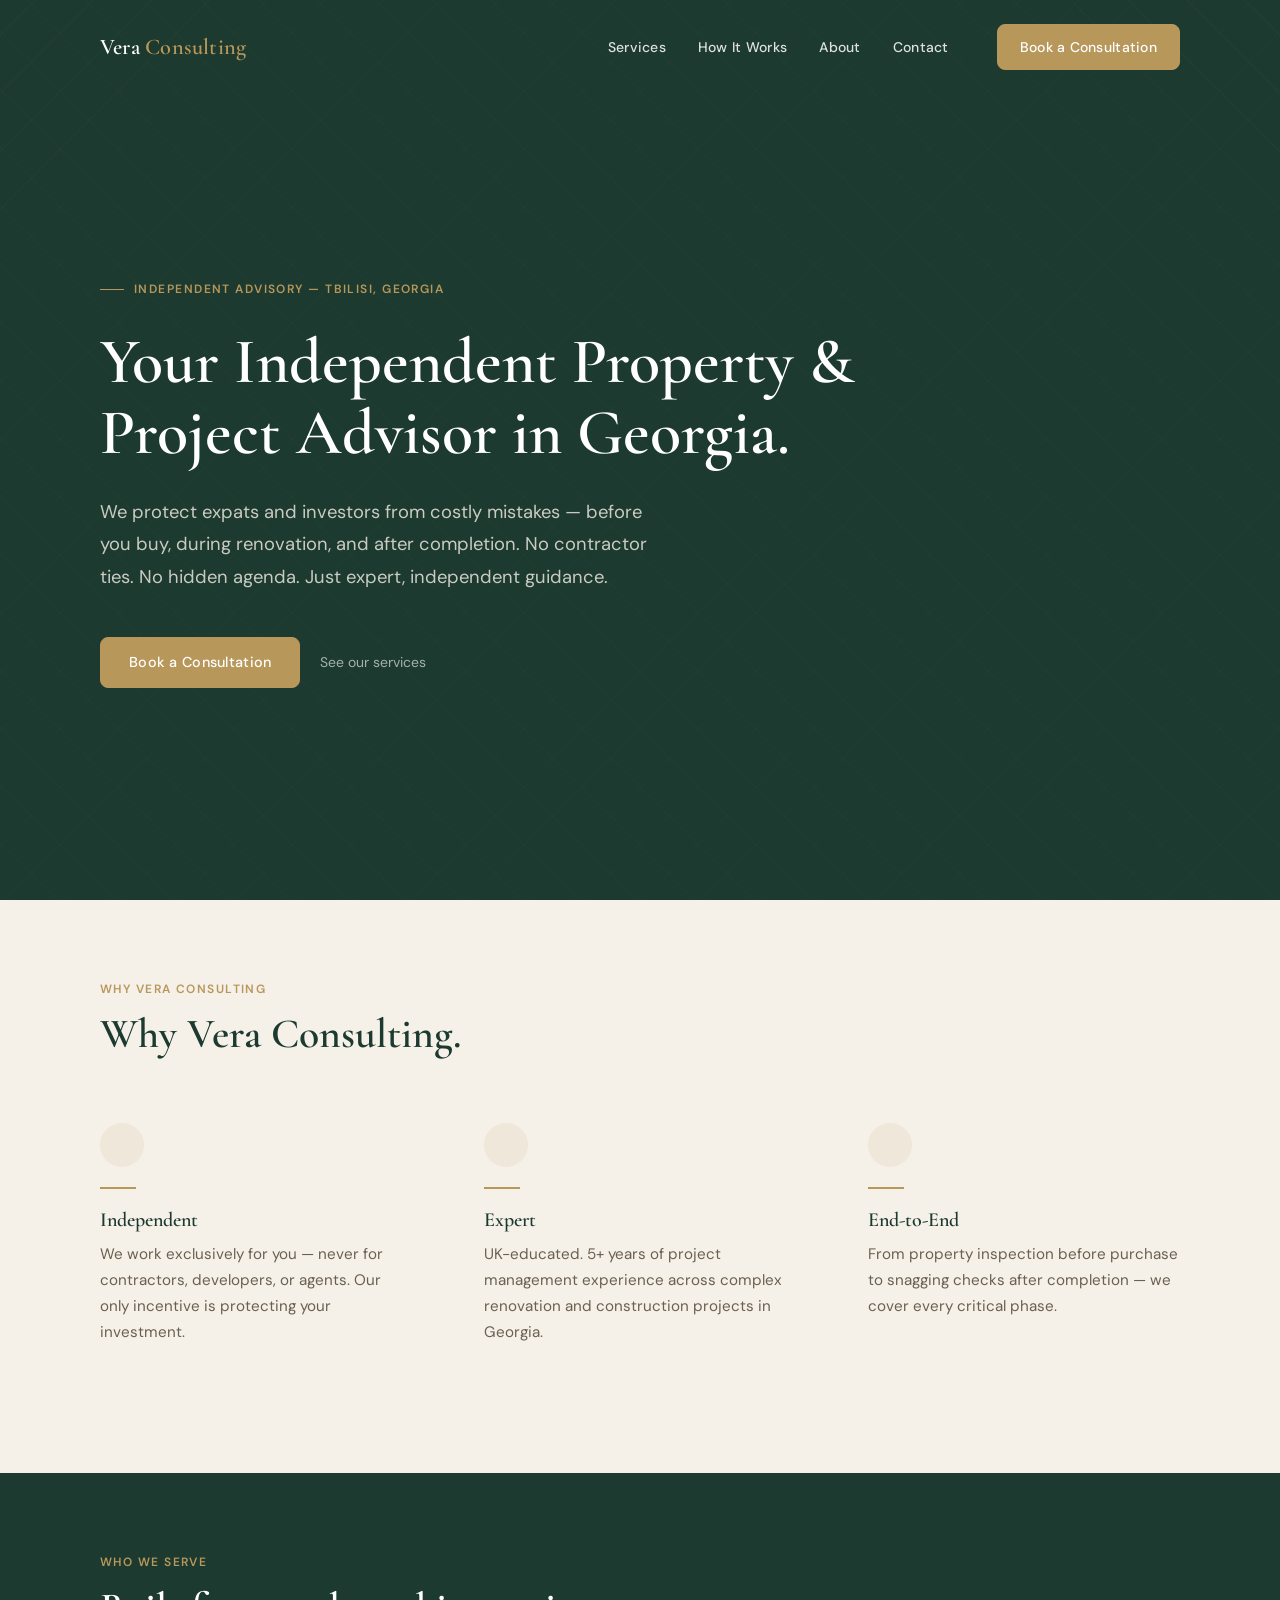
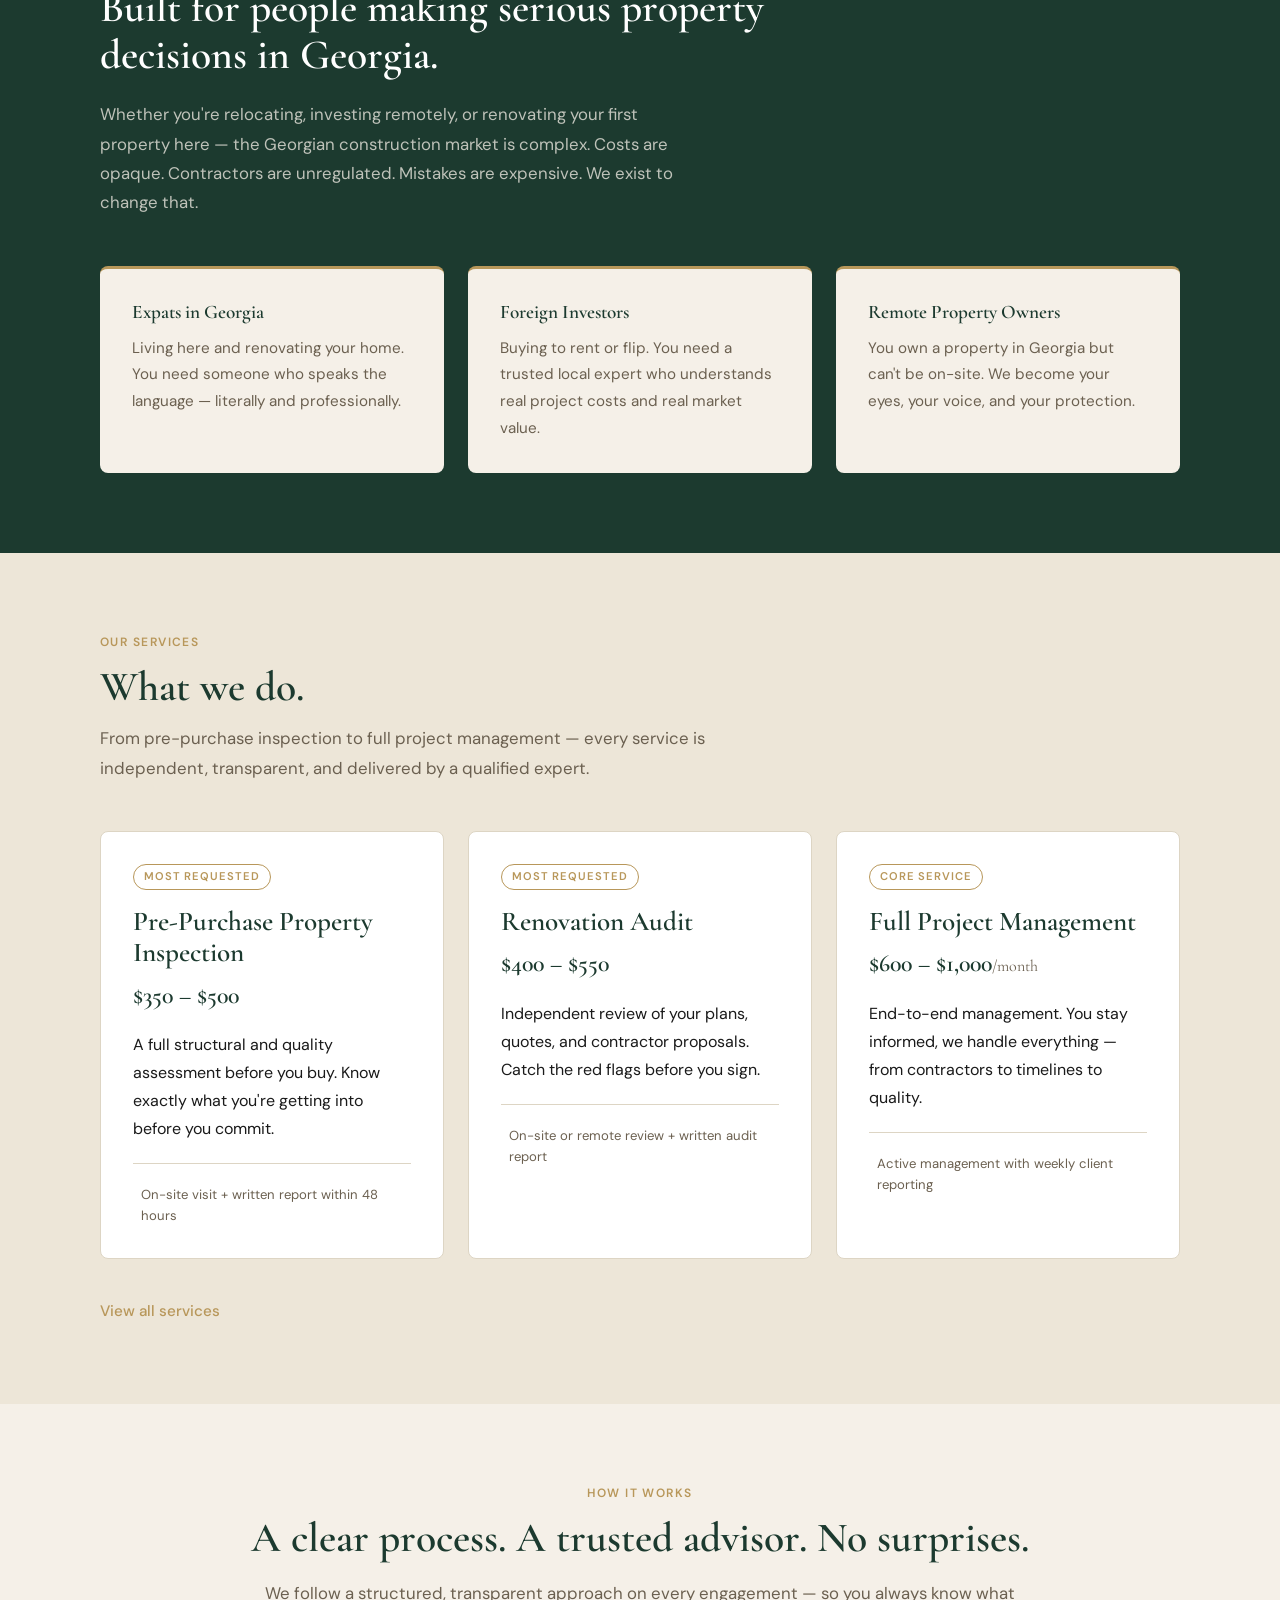
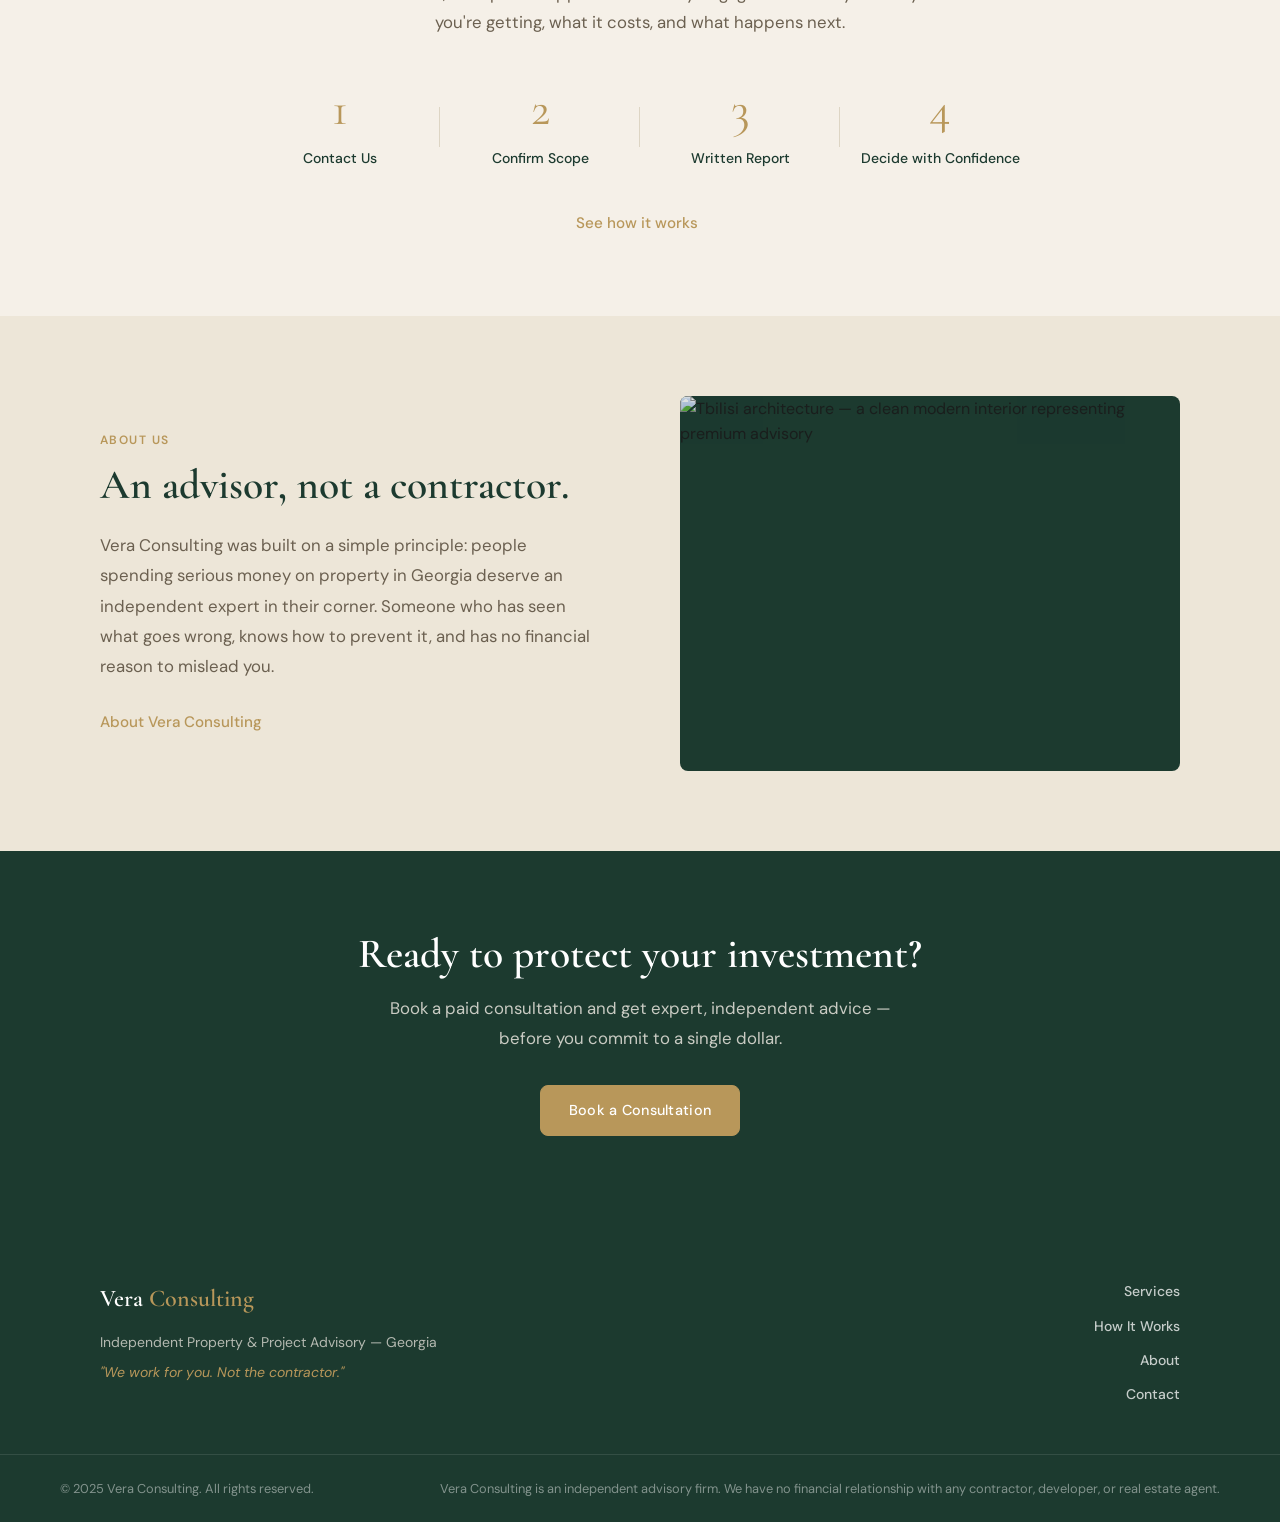
==== index.html @ 8b82d1dd "Initial build — Vera Consulting website Complete 5-page static site: homepage, services, how it work" ====
<!DOCTYPE html>
<html lang="en">
<head>
  <meta charset="UTF-8" />
  <meta name="viewport" content="width=device-width, initial-scale=1.0" />
  <title>Vera Consulting | Independent Property &amp; Project Advisory in Georgia</title>
  <meta name="description" content="Expert, independent property inspection, renovation audit, and project management for expats and investors in Georgia. No contractor ties. Transparent fees." />

  <!-- Fonts -->
  <link rel="preconnect" href="https://fonts.googleapis.com" />
  <link rel="preconnect" href="https://fonts.gstatic.com" crossorigin />
  <link href="https://fonts.googleapis.com/css2?family=Cormorant+Garamond:ital,wght@0,400;0,600;0,700;1,400;1,600&family=DM+Sans:wght@300;400;500;600;700&display=swap" rel="stylesheet" />

  <!-- Lucide Icons -->
  <script src="https://unpkg.com/lucide@latest/dist/umd/lucide.min.js" defer></script>

  <!-- CSS -->
  <link rel="stylesheet" href="css/reset.css" />
  <link rel="stylesheet" href="css/variables.css" />
  <link rel="stylesheet" href="css/global.css" />
  <link rel="stylesheet" href="css/components.css" />
  <link rel="stylesheet" href="css/pages/home.css" />

  <style>
    /* Fade-up animation */
    .fade-up {
      opacity: 0;
      transform: translateY(24px);
      transition: opacity 0.6s ease, transform 0.6s ease;
    }
    .fade-up.visible {
      opacity: 1;
      transform: translateY(0);
    }
    .fade-up:nth-child(2) { transition-delay: 0.1s; }
    .fade-up:nth-child(3) { transition-delay: 0.2s; }
  </style>
</head>
<body>

  <!-- ═══ NAVIGATION ═══════════════════════════════════ -->
  <nav class="nav" id="nav" aria-label="Main navigation">
    <div class="nav-inner">
      <a href="index.html" class="nav-brand">Vera <span>Consulting</span></a>
      <ul class="nav-links">
        <li><a href="services.html">Services</a></li>
        <li><a href="how-it-works.html">How It Works</a></li>
        <li><a href="about.html">About</a></li>
        <li><a href="contact.html">Contact</a></li>
      </ul>
      <a href="contact.html" class="btn btn-gold nav-cta">Book a Consultation</a>
      <button class="nav-hamburger" id="navToggle" aria-label="Open menu" aria-expanded="false" aria-controls="navMobile">
        <span></span><span></span><span></span>
      </button>
    </div>
  </nav>

  <!-- Mobile overlay -->
  <div class="nav-mobile" id="navMobile" aria-hidden="true">
    <nav class="nav-mobile-links" aria-label="Mobile navigation">
      <a href="services.html">Services</a>
      <a href="how-it-works.html">How It Works</a>
      <a href="about.html">About</a>
      <a href="contact.html">Contact</a>
    </nav>
    <div class="nav-mobile-footer">
      <a href="contact.html" class="btn btn-gold">Book a Consultation</a>
      <a href="https://wa.me/995595400404?text=Hi%2C%20I%27m%20interested%20in%20a%20Vera%20Consulting%20service%20for%20a%20property%20in%20Georgia."
         class="nav-mobile-whatsapp"
         target="_blank" rel="noopener noreferrer">
        <i data-lucide="message-circle" width="18" height="18"></i>
        Message on WhatsApp
      </a>
    </div>
  </div>

  <main>

    <!-- ═══ HERO ══════════════════════════════════════════ -->
    <section class="hero" aria-label="Hero">
      <div class="hero-pattern" aria-hidden="true"></div>
      <div class="container">
        <div class="hero-content">
          <span class="hero-eyebrow">Independent Advisory — Tbilisi, Georgia</span>
          <h1>Your Independent Property &amp; Project Advisor in Georgia.</h1>
          <p class="hero-sub">
            We protect expats and investors from costly mistakes — before you buy,
            during renovation, and after completion. No contractor ties.
            No hidden agenda. Just expert, independent guidance.
          </p>
          <div class="hero-actions">
            <a href="contact.html" class="btn btn-gold">Book a Consultation</a>
            <a href="#services-snapshot" class="hero-scroll-link">
              See our services
              <i data-lucide="arrow-down" width="16" height="16"></i>
            </a>
          </div>
        </div>
      </div>
    </section>

    <!-- ═══ THREE PILLARS ════════════════════════════════ -->
    <section class="pillars" aria-labelledby="pillars-heading">
      <div class="container">
        <span class="section-label">Why Vera Consulting</span>
        <h2 class="section-heading" id="pillars-heading">Why Vera Consulting.</h2>

        <div class="pillars-grid">

          <div class="pillar fade-up">
            <div class="icon-wrap" aria-hidden="true">
              <i data-lucide="shield" width="22" height="22"></i>
            </div>
            <span class="gold-line"></span>
            <h3>Independent</h3>
            <p>We work exclusively for you — never for contractors, developers, or agents. Our only incentive is protecting your investment.</p>
          </div>

          <div class="pillar fade-up">
            <div class="icon-wrap" aria-hidden="true">
              <i data-lucide="award" width="22" height="22"></i>
            </div>
            <span class="gold-line"></span>
            <h3>Expert</h3>
            <p>UK-educated. 5+ years of project management experience across complex renovation and construction projects in Georgia.</p>
          </div>

          <div class="pillar fade-up">
            <div class="icon-wrap" aria-hidden="true">
              <i data-lucide="layers" width="22" height="22"></i>
            </div>
            <span class="gold-line"></span>
            <h3>End-to-End</h3>
            <p>From property inspection before purchase to snagging checks after completion — we cover every critical phase.</p>
          </div>

        </div>
      </div>
    </section>

    <!-- ═══ WHO WE SERVE ══════════════════════════════════ -->
    <section class="serve" aria-labelledby="serve-heading">
      <div class="container">
        <div class="serve-intro">
          <span class="section-label">Who We Serve</span>
          <h2 id="serve-heading">Built for people making serious property decisions in Georgia.</h2>
          <p>
            Whether you're relocating, investing remotely, or renovating your first property here —
            the Georgian construction market is complex. Costs are opaque. Contractors are unregulated.
            Mistakes are expensive. We exist to change that.
          </p>
        </div>

        <div class="cards-grid cards-grid--3">

          <div class="serve-card fade-up">
            <h3>Expats in Georgia</h3>
            <p>Living here and renovating your home. You need someone who speaks the language — literally and professionally.</p>
          </div>

          <div class="serve-card fade-up">
            <h3>Foreign Investors</h3>
            <p>Buying to rent or flip. You need a trusted local expert who understands real project costs and real market value.</p>
          </div>

          <div class="serve-card fade-up">
            <h3>Remote Property Owners</h3>
            <p>You own a property in Georgia but can't be on-site. We become your eyes, your voice, and your protection.</p>
          </div>

        </div>
      </div>
    </section>

    <!-- ═══ SERVICES SNAPSHOT ════════════════════════════ -->
    <section class="services-snapshot" id="services-snapshot" aria-labelledby="services-heading">
      <div class="container">
        <div class="services-snapshot-head">
          <span class="section-label">Our Services</span>
          <h2 id="services-heading" class="section-heading">What we do.</h2>
          <p class="section-subheading">
            From pre-purchase inspection to full project management —
            every service is independent, transparent, and delivered by a qualified expert.
          </p>
        </div>

        <div class="cards-grid cards-grid--3">

          <div class="service-card fade-up">
            <span class="service-card-badge">Most Requested</span>
            <h3>Pre-Purchase Property Inspection</h3>
            <div class="service-card-price">$350 – $500</div>
            <p>A full structural and quality assessment before you buy. Know exactly what you're getting into before you commit.</p>
            <div class="service-card-delivery">
              <i data-lucide="clock" width="14" height="14"></i>
              On-site visit + written report within 48 hours
            </div>
          </div>

          <div class="service-card fade-up">
            <span class="service-card-badge">Most Requested</span>
            <h3>Renovation Audit</h3>
            <div class="service-card-price">$400 – $550</div>
            <p>Independent review of your plans, quotes, and contractor proposals. Catch the red flags before you sign.</p>
            <div class="service-card-delivery">
              <i data-lucide="clock" width="14" height="14"></i>
              On-site or remote review + written audit report
            </div>
          </div>

          <div class="service-card fade-up">
            <span class="service-card-badge">Core Service</span>
            <h3>Full Project Management</h3>
            <div class="service-card-price">$600 – $1,000<span class="price-suffix">/month</span></div>
            <p>End-to-end management. You stay informed, we handle everything — from contractors to timelines to quality.</p>
            <div class="service-card-delivery">
              <i data-lucide="clock" width="14" height="14"></i>
              Active management with weekly client reporting
            </div>
          </div>

        </div>

        <a href="services.html" class="snapshot-link">
          View all services
          <i data-lucide="arrow-right" width="16" height="16"></i>
        </a>
      </div>
    </section>

    <!-- ═══ PROCESS TEASER ═══════════════════════════════ -->
    <section class="process-teaser" aria-labelledby="process-heading">
      <div class="container">
        <div class="process-teaser-inner">
          <span class="section-label">How It Works</span>
          <h2 id="process-heading" class="section-heading">A clear process. A trusted advisor. No surprises.</h2>
          <p>
            We follow a structured, transparent approach on every engagement —
            so you always know what you're getting, what it costs, and what happens next.
          </p>

          <div class="steps-row fade-up">
            <div class="step-item">
              <span class="step-num">1</span>
              <span class="step-label">Contact Us</span>
            </div>
            <div class="step-item">
              <span class="step-num">2</span>
              <span class="step-label">Confirm Scope</span>
            </div>
            <div class="step-item">
              <span class="step-num">3</span>
              <span class="step-label">Written Report</span>
            </div>
            <div class="step-item">
              <span class="step-num">4</span>
              <span class="step-label">Decide with Confidence</span>
            </div>
          </div>

          <a href="how-it-works.html" class="text-link">
            See how it works
            <i data-lucide="arrow-right" width="16" height="16"></i>
          </a>
        </div>
      </div>
    </section>

    <!-- ═══ ABOUT TEASER ══════════════════════════════════ -->
    <section class="about-teaser" aria-labelledby="about-heading">
      <div class="container">
        <div class="about-teaser-inner">
          <div>
            <span class="section-label">About Us</span>
            <h2 id="about-heading" class="section-heading">An advisor, not a contractor.</h2>
            <p>
              Vera Consulting was built on a simple principle: people spending serious money
              on property in Georgia deserve an independent expert in their corner. Someone who
              has seen what goes wrong, knows how to prevent it, and has no financial reason
              to mislead you.
            </p>
            <a href="about.html" class="text-link">
              About Vera Consulting
              <i data-lucide="arrow-right" width="16" height="16"></i>
            </a>
          </div>
          <div class="about-teaser-visual">
            <img
              src="https://images.unsplash.com/photo-1564501049412-61c2a3083791?w=800&q=80&auto=format&fit=crop"
              alt="Tbilisi architecture — a clean modern interior representing premium advisory"
              loading="lazy"
            />
          </div>
        </div>
      </div>
    </section>

    <!-- ═══ FINAL CTA ═════════════════════════════════════ -->
    <section class="cta-section" aria-labelledby="cta-heading">
      <div class="container">
        <h2 id="cta-heading">Ready to protect your investment?</h2>
        <p>Book a paid consultation and get expert, independent advice — before you commit to a single dollar.</p>
        <a href="contact.html" class="btn btn-gold">Book a Consultation</a>
      </div>
    </section>

  </main>

  <!-- ═══ FOOTER ════════════════════════════════════════ -->
  <footer class="footer">
    <div class="footer-inner">
      <div class="footer-brand">
        <div class="footer-logo">Vera <span>Consulting</span></div>
        <p>Independent Property &amp; Project Advisory — Georgia</p>
        <p class="footer-tagline">"We work for you. Not the contractor."</p>
      </div>
      <nav class="footer-nav" aria-label="Footer navigation">
        <a href="services.html">Services</a>
        <a href="how-it-works.html">How It Works</a>
        <a href="about.html">About</a>
        <a href="contact.html">Contact</a>
      </nav>
    </div>
    <div class="footer-bottom">
      <p>© 2025 Vera Consulting. All rights reserved.</p>
      <p>Vera Consulting is an independent advisory firm. We have no financial relationship with any contractor, developer, or real estate agent.</p>
    </div>
  </footer>

  <script src="js/nav.js"></script>
  <script src="js/main.js"></script>
  <script>
    if (typeof lucide !== 'undefined') lucide.createIcons();
  </script>
</body>
</html>
---- css/variables.css ----
:root {
  /* Colors */
  --green:       #1C3A2F;
  --green-light: #2d5a44;
  --gold:        #B8975A;
  --gold-light:  #d4b07a;
  --cream:       #F5F0E8;
  --cream-dark:  #ede6d8;
  --text:        #1A1A1A;
  --text-muted:  #6b6050;
  --border:      #ddd5c4;
  --white:       #ffffff;

  /* Typography */
  --font-display: 'Cormorant Garamond', Georgia, serif;
  --font-body:    'DM Sans', sans-serif;

  /* Sizing */
  --max-width: 1200px;
  --section-padding-mobile: 48px 0;
  --section-padding-desktop: 80px 0;

  /* Transitions */
  --transition: 0.25s ease;

  /* Border radius */
  --radius: 8px;
  --radius-sm: 4px;
}
---- css/global.css ----
body {
  font-family: var(--font-body);
  font-weight: 400;
  font-size: 16px;
  color: var(--text);
  background-color: var(--cream);
}

/* ─── Typography ─────────────────────────────── */

h1, h2, h3, h4 {
  font-family: var(--font-display);
  font-weight: 600;
  line-height: 1.15;
  color: var(--green);
}

h1 { font-size: clamp(2.2rem, 5vw, 3.5rem); }
h2 { font-size: clamp(1.8rem, 3.5vw, 2.6rem); }
h3 { font-size: clamp(1.3rem, 2.5vw, 1.7rem); }
h4 { font-size: 1.15rem; }

p {
  font-family: var(--font-body);
  font-size: 1rem;
  line-height: 1.75;
  color: var(--text);
}

.text-muted {
  color: var(--text-muted);
}

.display-italic {
  font-family: var(--font-display);
  font-style: italic;
  font-weight: 400;
}

/* ─── Layout ─────────────────────────────────── */

.container {
  width: 100%;
  max-width: var(--max-width);
  margin: 0 auto;
  padding: 0 20px;
}

@media (min-width: 768px) {
  .container {
    padding: 0 40px;
  }
}

@media (min-width: 1280px) {
  .container {
    padding: 0 60px;
  }
}

.section {
  padding: var(--section-padding-mobile);
}

@media (min-width: 1024px) {
  .section {
    padding: var(--section-padding-desktop);
  }
}

.section--green {
  background-color: var(--green);
}

.section--green h2,
.section--green h3,
.section--green h4 {
  color: var(--white);
}

.section--green p {
  color: rgba(245, 240, 232, 0.85);
}

.section--cream-dark {
  background-color: var(--cream-dark);
}

/* ─── Section headings ───────────────────────── */

.section-label {
  font-family: var(--font-body);
  font-size: 0.75rem;
  font-weight: 600;
  letter-spacing: 0.12em;
  text-transform: uppercase;
  color: var(--gold);
  margin-bottom: 12px;
  display: block;
}

.section-label--center {
  text-align: center;
  margin-bottom: 16px;
}

.page-hero-note {
  margin-top: 16px;
  font-size: 0.875rem;
  color: rgba(245, 240, 232, 0.5);
  font-style: italic;
}

.price-suffix {
  font-size: 1rem;
  font-weight: 400;
  color: var(--text-muted);
}

.section-label--spaced {
  margin-bottom: 32px;
}

.card-single {
  max-width: 640px;
}

.section-heading {
  margin-bottom: 16px;
}

.section-subheading {
  font-size: 1.05rem;
  color: var(--text-muted);
  max-width: 620px;
  margin-bottom: 40px;
  line-height: 1.75;
}

.section-heading + .section-subheading {
  margin-top: 12px;
}

/* ─── Utilities ──────────────────────────────── */

.text-center { text-align: center; }
.text-center .section-subheading { margin-left: auto; margin-right: auto; }

.gold-line {
  display: block;
  width: 36px;
  height: 2px;
  background: var(--gold);
  margin-bottom: 20px;
}

.visually-hidden {
  position: absolute;
  width: 1px;
  height: 1px;
  padding: 0;
  margin: -1px;
  overflow: hidden;
  clip: rect(0, 0, 0, 0);
  white-space: nowrap;
  border: 0;
}

/* ─── Text links ─────────────────────────────── */

.text-link {
  font-family: var(--font-body);
  font-weight: 500;
  font-size: 0.95rem;
  color: var(--gold);
  display: inline-flex;
  align-items: center;
  gap: 6px;
  transition: color var(--transition), gap var(--transition);
}

.text-link:hover {
  color: var(--gold-light);
  gap: 10px;
}
---- css/components.css ----
/* ════════════════════════════════════════════════
   COMPONENTS.CSS
   Nav · Footer · Buttons · Cards
   ════════════════════════════════════════════════ */

/* ─── Buttons ────────────────────────────────── */

.btn {
  display: inline-flex;
  align-items: center;
  justify-content: center;
  gap: 8px;
  font-family: var(--font-body);
  font-weight: 500;
  font-size: 0.9rem;
  letter-spacing: 0.02em;
  padding: 13px 28px;
  border-radius: var(--radius);
  border: 1.5px solid transparent;
  transition: background var(--transition), color var(--transition),
              border-color var(--transition), transform var(--transition);
  white-space: nowrap;
  cursor: pointer;
  text-decoration: none;
}

.btn:active {
  transform: translateY(1px);
}

/* Gold / Primary */
.btn-gold {
  background: var(--gold);
  color: var(--white);
  border-color: var(--gold);
}

.btn-gold:hover {
  background: var(--gold-light);
  border-color: var(--gold-light);
}

/* Ghost (outline) */
.btn-ghost {
  background: transparent;
  color: var(--gold);
  border-color: var(--gold);
}

.btn-ghost:hover {
  background: var(--gold);
  color: var(--white);
}

/* Dark green */
.btn-dark {
  background: var(--green);
  color: var(--white);
  border-color: var(--green);
}

.btn-dark:hover {
  background: var(--green-light);
  border-color: var(--green-light);
}

/* Ghost on dark backgrounds */
.btn-ghost-light {
  background: transparent;
  color: var(--white);
  border-color: rgba(255, 255, 255, 0.5);
}

.btn-ghost-light:hover {
  background: rgba(255, 255, 255, 0.1);
  border-color: var(--white);
}

/* ─── Navigation ─────────────────────────────── */

.nav {
  position: fixed;
  top: 0;
  left: 0;
  right: 0;
  z-index: 1000;
  transition: background var(--transition), box-shadow var(--transition),
              padding var(--transition);
  padding: 24px 0;
}

.nav.scrolled {
  background: var(--green);
  box-shadow: 0 2px 20px rgba(0, 0, 0, 0.15);
  padding: 14px 0;
}

.nav.nav--solid {
  background: var(--green);
  padding: 14px 0;
}

.nav-inner {
  max-width: var(--max-width);
  margin: 0 auto;
  padding: 0 20px;
  display: flex;
  align-items: center;
  gap: 32px;
}

@media (min-width: 768px) {
  .nav-inner {
    padding: 0 40px;
  }
}

@media (min-width: 1280px) {
  .nav-inner {
    padding: 0 60px;
  }
}

.nav-brand {
  font-family: var(--font-display);
  font-weight: 600;
  font-size: 1.4rem;
  color: var(--white);
  letter-spacing: 0.01em;
  flex-shrink: 0;
  text-decoration: none;
}

.nav-brand span {
  color: var(--gold);
}

.nav-links {
  display: none;
  align-items: center;
  gap: 32px;
  margin-left: auto;
}

@media (min-width: 1024px) {
  .nav-links {
    display: flex;
  }
}

.nav-links a {
  font-family: var(--font-body);
  font-size: 0.875rem;
  font-weight: 500;
  color: rgba(255, 255, 255, 0.85);
  text-decoration: none;
  letter-spacing: 0.02em;
  transition: color var(--transition);
  padding: 4px 0;
  position: relative;
}

.nav-links a::after {
  content: '';
  position: absolute;
  bottom: -2px;
  left: 0;
  right: 0;
  height: 1px;
  background: var(--gold);
  transform: scaleX(0);
  transition: transform var(--transition);
}

.nav-links a:hover,
.nav-links a.active {
  color: var(--white);
}

.nav-links a:hover::after,
.nav-links a.active::after {
  transform: scaleX(1);
}

.nav-links a.active {
  color: var(--gold);
}

.nav-cta {
  display: none;
  margin-left: 16px;
  flex-shrink: 0;
  font-size: 0.875rem;
  padding: 11px 22px;
}

@media (min-width: 1024px) {
  .nav-cta {
    display: inline-flex;
  }
}

/* Hamburger */
.nav-hamburger {
  display: flex;
  flex-direction: column;
  justify-content: center;
  gap: 5px;
  width: 36px;
  height: 36px;
  margin-left: auto;
  padding: 4px;
  cursor: pointer;
  background: none;
  border: none;
}

@media (min-width: 1024px) {
  .nav-hamburger {
    display: none;
  }
}

.nav-hamburger span {
  display: block;
  width: 22px;
  height: 1.5px;
  background: var(--white);
  border-radius: 2px;
  transition: transform var(--transition), opacity var(--transition);
}

.nav-hamburger.open span:nth-child(1) {
  transform: translateY(6.5px) rotate(45deg);
}

.nav-hamburger.open span:nth-child(2) {
  opacity: 0;
}

.nav-hamburger.open span:nth-child(3) {
  transform: translateY(-6.5px) rotate(-45deg);
}

/* Mobile overlay */
.nav-mobile {
  display: flex;
  flex-direction: column;
  position: fixed;
  inset: 0;
  background: var(--green);
  z-index: 999;
  padding: 100px 40px 60px;
  transform: translateX(100%);
  transition: transform 0.35s cubic-bezier(0.4, 0, 0.2, 1);
  overflow-y: auto;
}

.nav-mobile.open {
  transform: translateX(0);
}

.nav-mobile-links {
  display: flex;
  flex-direction: column;
  gap: 8px;
}

.nav-mobile-links a {
  font-family: var(--font-display);
  font-size: 2rem;
  font-weight: 600;
  color: var(--white);
  padding: 12px 0;
  border-bottom: 1px solid rgba(255, 255, 255, 0.1);
  text-decoration: none;
  transition: color var(--transition);
}

.nav-mobile-links a:hover,
.nav-mobile-links a.active {
  color: var(--gold);
}

.nav-mobile-footer {
  margin-top: auto;
  padding-top: 40px;
}

.nav-mobile-footer .btn {
  width: 100%;
  justify-content: center;
  font-size: 1rem;
  padding: 16px 28px;
}

.nav-mobile-whatsapp {
  margin-top: 16px;
  display: flex;
  align-items: center;
  gap: 10px;
  color: rgba(255, 255, 255, 0.7);
  font-size: 0.9rem;
  transition: color var(--transition);
}

.nav-mobile-whatsapp:hover {
  color: var(--white);
}

/* ─── Footer ─────────────────────────────────── */

.footer {
  background: var(--green);
  color: var(--white);
}

.footer-inner {
  max-width: var(--max-width);
  margin: 0 auto;
  padding: 56px 20px 40px;
  display: flex;
  flex-direction: column;
  gap: 40px;
}

@media (min-width: 768px) {
  .footer-inner {
    padding: 64px 40px 48px;
    flex-direction: row;
    justify-content: space-between;
    align-items: flex-start;
  }
}

@media (min-width: 1280px) {
  .footer-inner {
    padding: 64px 60px 48px;
  }
}

.footer-logo {
  font-family: var(--font-display);
  font-weight: 600;
  font-size: 1.5rem;
  color: var(--white);
  margin-bottom: 12px;
}

.footer-logo span {
  color: var(--gold);
}

.footer-brand p {
  color: rgba(245, 240, 232, 0.7);
  font-size: 0.875rem;
  line-height: 1.6;
}

.footer-tagline {
  margin-top: 8px;
  font-style: italic;
  color: var(--gold) !important;
}

.footer-nav {
  display: flex;
  flex-direction: column;
  gap: 12px;
}

@media (min-width: 768px) {
  .footer-nav {
    align-items: flex-end;
  }
}

.footer-nav a {
  font-size: 0.875rem;
  font-weight: 500;
  color: rgba(255, 255, 255, 0.75);
  text-decoration: none;
  transition: color var(--transition);
}

.footer-nav a:hover {
  color: var(--gold);
}

.footer-bottom {
  border-top: 1px solid rgba(255, 255, 255, 0.1);
  padding: 20px;
  text-align: center;
  display: flex;
  flex-direction: column;
  gap: 8px;
}

@media (min-width: 768px) {
  .footer-bottom {
    padding: 24px 40px;
    flex-direction: row;
    justify-content: space-between;
    text-align: left;
  }
}

@media (min-width: 1280px) {
  .footer-bottom {
    padding: 24px 60px;
  }
}

.footer-bottom p {
  font-size: 0.8rem;
  color: rgba(255, 255, 255, 0.45);
  line-height: 1.5;
}

/* ─── Cards ──────────────────────────────────── */

.card {
  background: var(--white);
  border-radius: var(--radius);
  padding: 32px;
  border: 1px solid var(--border);
}

.card--cream {
  background: var(--cream);
}

.card--cream-dark {
  background: var(--cream-dark);
}

.card-gold-bar {
  display: block;
  width: 36px;
  height: 3px;
  background: var(--gold);
  margin-bottom: 24px;
}

/* Pillar cards */
.pillar-card {
  padding: 32px 0;
}

.pillar-card h3 {
  font-size: 1.2rem;
  margin-bottom: 12px;
}

.pillar-card p {
  font-size: 0.95rem;
  color: var(--text-muted);
  line-height: 1.7;
}

/* Service cards */
.service-card {
  background: var(--white);
  border-radius: var(--radius);
  padding: 32px;
  border: 1px solid var(--border);
  display: flex;
  flex-direction: column;
  transition: box-shadow var(--transition), transform var(--transition);
}

.service-card:hover {
  box-shadow: 0 8px 32px rgba(28, 58, 47, 0.08);
  transform: translateY(-2px);
}

.service-card-badge {
  display: inline-block;
  font-size: 0.7rem;
  font-weight: 600;
  letter-spacing: 0.08em;
  text-transform: uppercase;
  color: var(--gold);
  border: 1px solid var(--gold);
  border-radius: 100px;
  padding: 3px 10px;
  margin-bottom: 16px;
  align-self: flex-start;
}

.service-card-price {
  font-family: var(--font-display);
  font-size: 1.5rem;
  font-weight: 600;
  color: var(--green);
  margin: 8px 0 16px;
}

.service-card-delivery {
  margin-top: 20px;
  padding-top: 20px;
  border-top: 1px solid var(--border);
  font-size: 0.82rem;
  color: var(--text-muted);
  display: flex;
  align-items: flex-start;
  gap: 8px;
}

.service-card-delivery svg {
  flex-shrink: 0;
  margin-top: 1px;
}

/* Who we serve cards */
.serve-card {
  background: var(--cream);
  border-radius: var(--radius);
  padding: 32px;
  border-top: 3px solid var(--gold);
}

.serve-card h3 {
  color: var(--green);
  font-size: 1.2rem;
  margin-bottom: 12px;
}

.serve-card p {
  font-size: 0.95rem;
  color: var(--text-muted);
  line-height: 1.75;
}

/* Commitment cards */
.commitment-card {
  padding: 32px;
  background: rgba(255, 255, 255, 0.06);
  border-radius: var(--radius);
  border: 1px solid rgba(255, 255, 255, 0.1);
}

.commitment-card h3 {
  color: var(--white);
  font-size: 1.2rem;
  margin-bottom: 10px;
}

.commitment-card p {
  color: rgba(245, 240, 232, 0.75);
  font-size: 0.9rem;
  line-height: 1.7;
}

/* Grid layouts for cards */
.cards-grid {
  display: grid;
  grid-template-columns: 1fr;
  gap: 24px;
}

@media (min-width: 768px) {
  .cards-grid--2 {
    grid-template-columns: repeat(2, 1fr);
  }
  .cards-grid--3 {
    grid-template-columns: repeat(2, 1fr);
  }
}

@media (min-width: 1024px) {
  .cards-grid--3 {
    grid-template-columns: repeat(3, 1fr);
  }
}

/* ─── CTA Section ────────────────────────────── */

.cta-section {
  background: var(--green);
  padding: var(--section-padding-mobile);
  text-align: center;
}

@media (min-width: 1024px) {
  .cta-section {
    padding: var(--section-padding-desktop);
  }
}

.cta-section h2 {
  color: var(--white);
  margin-bottom: 16px;
}

.cta-section p {
  color: rgba(245, 240, 232, 0.8);
  max-width: 520px;
  margin: 0 auto 32px;
  font-size: 1.05rem;
}

/* ─── Page hero (inner pages) ────────────────── */

.page-hero {
  background: var(--green);
  padding: 120px 0 72px;
  text-align: center;
}

@media (min-width: 1024px) {
  .page-hero {
    padding: 140px 0 88px;
  }
}

.page-hero h1 {
  color: var(--white);
  margin-bottom: 20px;
  max-width: 700px;
  margin-left: auto;
  margin-right: auto;
}

.page-hero p {
  color: rgba(245, 240, 232, 0.8);
  max-width: 600px;
  margin: 0 auto;
  font-size: 1.05rem;
  line-height: 1.75;
}

.page-hero p + p {
  margin-top: 14px;
}

/* ─── Icon wrapper ───────────────────────────── */

.icon-wrap {
  display: inline-flex;
  align-items: center;
  justify-content: center;
  width: 44px;
  height: 44px;
  border-radius: 50%;
  background: rgba(184, 151, 90, 0.1);
  margin-bottom: 20px;
  color: var(--gold);
  flex-shrink: 0;
}

/* ─── Step teaser row ────────────────────────── */

.steps-row {
  display: flex;
  flex-direction: column;
  gap: 32px;
}

@media (min-width: 768px) {
  .steps-row {
    flex-direction: row;
    gap: 0;
  }
}

.step-item {
  flex: 1;
  text-align: center;
  padding: 0 20px;
  position: relative;
}

@media (min-width: 768px) {
  .step-item:not(:last-child)::after {
    content: '';
    position: absolute;
    top: 22px;
    right: 0;
    width: 1px;
    height: 40px;
    background: var(--border);
  }
}

.step-num {
  font-family: var(--font-display);
  font-size: 3rem;
  font-weight: 400;
  color: var(--gold);
  line-height: 1;
  margin-bottom: 12px;
  display: block;
}

.step-label {
  font-size: 0.875rem;
  font-weight: 500;
  color: var(--green);
}
---- css/pages/home.css ----
/* ─── Hero ───────────────────────────────────── */

.hero {
  position: relative;
  min-height: 100svh;
  background-color: var(--green);
  display: flex;
  align-items: center;
  overflow: hidden;
}

.hero-pattern {
  position: absolute;
  inset: 0;
  background-image:
    repeating-linear-gradient(
      45deg,
      transparent,
      transparent 40px,
      rgba(184, 151, 90, 0.04) 40px,
      rgba(184, 151, 90, 0.04) 41px
    ),
    repeating-linear-gradient(
      -45deg,
      transparent,
      transparent 40px,
      rgba(184, 151, 90, 0.03) 40px,
      rgba(184, 151, 90, 0.03) 41px
    );
  pointer-events: none;
}

.hero-content {
  position: relative;
  z-index: 1;
  padding: 140px 0 80px;
}

@media (min-width: 1024px) {
  .hero-content {
    padding: 160px 0 100px;
  }
}

.hero-eyebrow {
  display: inline-flex;
  align-items: center;
  gap: 10px;
  font-size: 0.75rem;
  font-weight: 600;
  letter-spacing: 0.12em;
  text-transform: uppercase;
  color: var(--gold);
  margin-bottom: 28px;
}

.hero-eyebrow::before {
  content: '';
  display: block;
  width: 24px;
  height: 1px;
  background: var(--gold);
}

.hero h1 {
  color: var(--white);
  font-size: clamp(2.4rem, 5.5vw, 4rem);
  font-weight: 600;
  max-width: 760px;
  margin-bottom: 28px;
  line-height: 1.1;
}

.hero-sub {
  font-size: clamp(1rem, 1.8vw, 1.15rem);
  color: rgba(245, 240, 232, 0.8);
  max-width: 560px;
  line-height: 1.75;
  margin-bottom: 44px;
}

.hero-actions {
  display: flex;
  flex-wrap: wrap;
  align-items: center;
  gap: 20px;
}

.hero-scroll-link {
  font-size: 0.875rem;
  color: rgba(255, 255, 255, 0.6);
  display: inline-flex;
  align-items: center;
  gap: 6px;
  transition: color var(--transition);
  text-decoration: none;
}

.hero-scroll-link:hover {
  color: var(--gold);
}

/* ─── Pillars ────────────────────────────────── */

.pillars {
  background: var(--cream);
  padding: var(--section-padding-mobile);
}

@media (min-width: 1024px) {
  .pillars {
    padding: var(--section-padding-desktop);
  }
}

.pillars-grid {
  display: grid;
  grid-template-columns: 1fr;
  gap: 0;
}

@media (min-width: 768px) {
  .pillars-grid {
    grid-template-columns: repeat(3, 1fr);
    gap: 0 48px;
  }
}

@media (min-width: 1024px) {
  .pillars-grid {
    gap: 0 72px;
  }
}

.pillar {
  padding: 36px 0;
  border-bottom: 1px solid var(--border);
}

@media (min-width: 768px) {
  .pillar {
    border-bottom: none;
    padding: 48px 0;
  }
}

.pillar .icon-wrap {
  margin-bottom: 20px;
}

.pillar h3 {
  font-size: 1.25rem;
  color: var(--green);
  margin-bottom: 10px;
}

.pillar p {
  font-size: 0.95rem;
  color: var(--text-muted);
  line-height: 1.7;
}

/* ─── Who We Serve ───────────────────────────── */

.serve {
  background: var(--green);
  padding: var(--section-padding-mobile);
}

@media (min-width: 1024px) {
  .serve {
    padding: var(--section-padding-desktop);
  }
}

.serve-intro {
  margin-bottom: 48px;
}

.serve-intro h2 {
  color: var(--white);
  max-width: 680px;
  margin-bottom: 20px;
}

.serve-intro p {
  color: rgba(245, 240, 232, 0.75);
  max-width: 600px;
  font-size: 1.05rem;
  line-height: 1.75;
}

/* ─── Services Snapshot ──────────────────────── */

.services-snapshot {
  background: var(--cream-dark);
  padding: var(--section-padding-mobile);
}

@media (min-width: 1024px) {
  .services-snapshot {
    padding: var(--section-padding-desktop);
  }
}

.services-snapshot-head {
  margin-bottom: 48px;
}

.services-snapshot-head h2 {
  margin-bottom: 12px;
}

.snapshot-link {
  display: inline-flex;
  align-items: center;
  gap: 6px;
  margin-top: 40px;
  font-weight: 500;
  color: var(--gold);
  font-size: 0.95rem;
  transition: gap var(--transition), color var(--transition);
}

.snapshot-link:hover {
  gap: 10px;
  color: var(--gold-light);
}

/* ─── Process Teaser ─────────────────────────── */

.process-teaser {
  background: var(--cream);
  padding: var(--section-padding-mobile);
}

@media (min-width: 1024px) {
  .process-teaser {
    padding: var(--section-padding-desktop);
  }
}

.process-teaser-inner {
  max-width: 800px;
  margin: 0 auto;
  text-align: center;
}

.process-teaser .text-link {
  margin-top: 40px;
}

.process-teaser h2 {
  margin-bottom: 16px;
}

.process-teaser p {
  color: var(--text-muted);
  margin-bottom: 48px;
  font-size: 1.05rem;
}

/* ─── About Teaser ───────────────────────────── */

.about-teaser {
  background: var(--cream-dark);
  padding: var(--section-padding-mobile);
}

@media (min-width: 1024px) {
  .about-teaser {
    padding: var(--section-padding-desktop);
  }
}

.about-teaser-inner {
  display: grid;
  grid-template-columns: 1fr;
  gap: 40px;
  align-items: center;
}

@media (min-width: 1024px) {
  .about-teaser-inner {
    grid-template-columns: 1fr 1fr;
    gap: 80px;
  }
}

.about-teaser h2 {
  margin-bottom: 20px;
}

.about-teaser p {
  color: var(--text-muted);
  font-size: 1.05rem;
  line-height: 1.8;
  margin-bottom: 28px;
}

.about-teaser-visual {
  aspect-ratio: 4 / 3;
  border-radius: var(--radius);
  overflow: hidden;
  background: var(--green);
  display: flex;
  align-items: center;
  justify-content: center;
}

.about-teaser-visual img {
  width: 100%;
  height: 100%;
  object-fit: cover;
  opacity: 0.85;
}
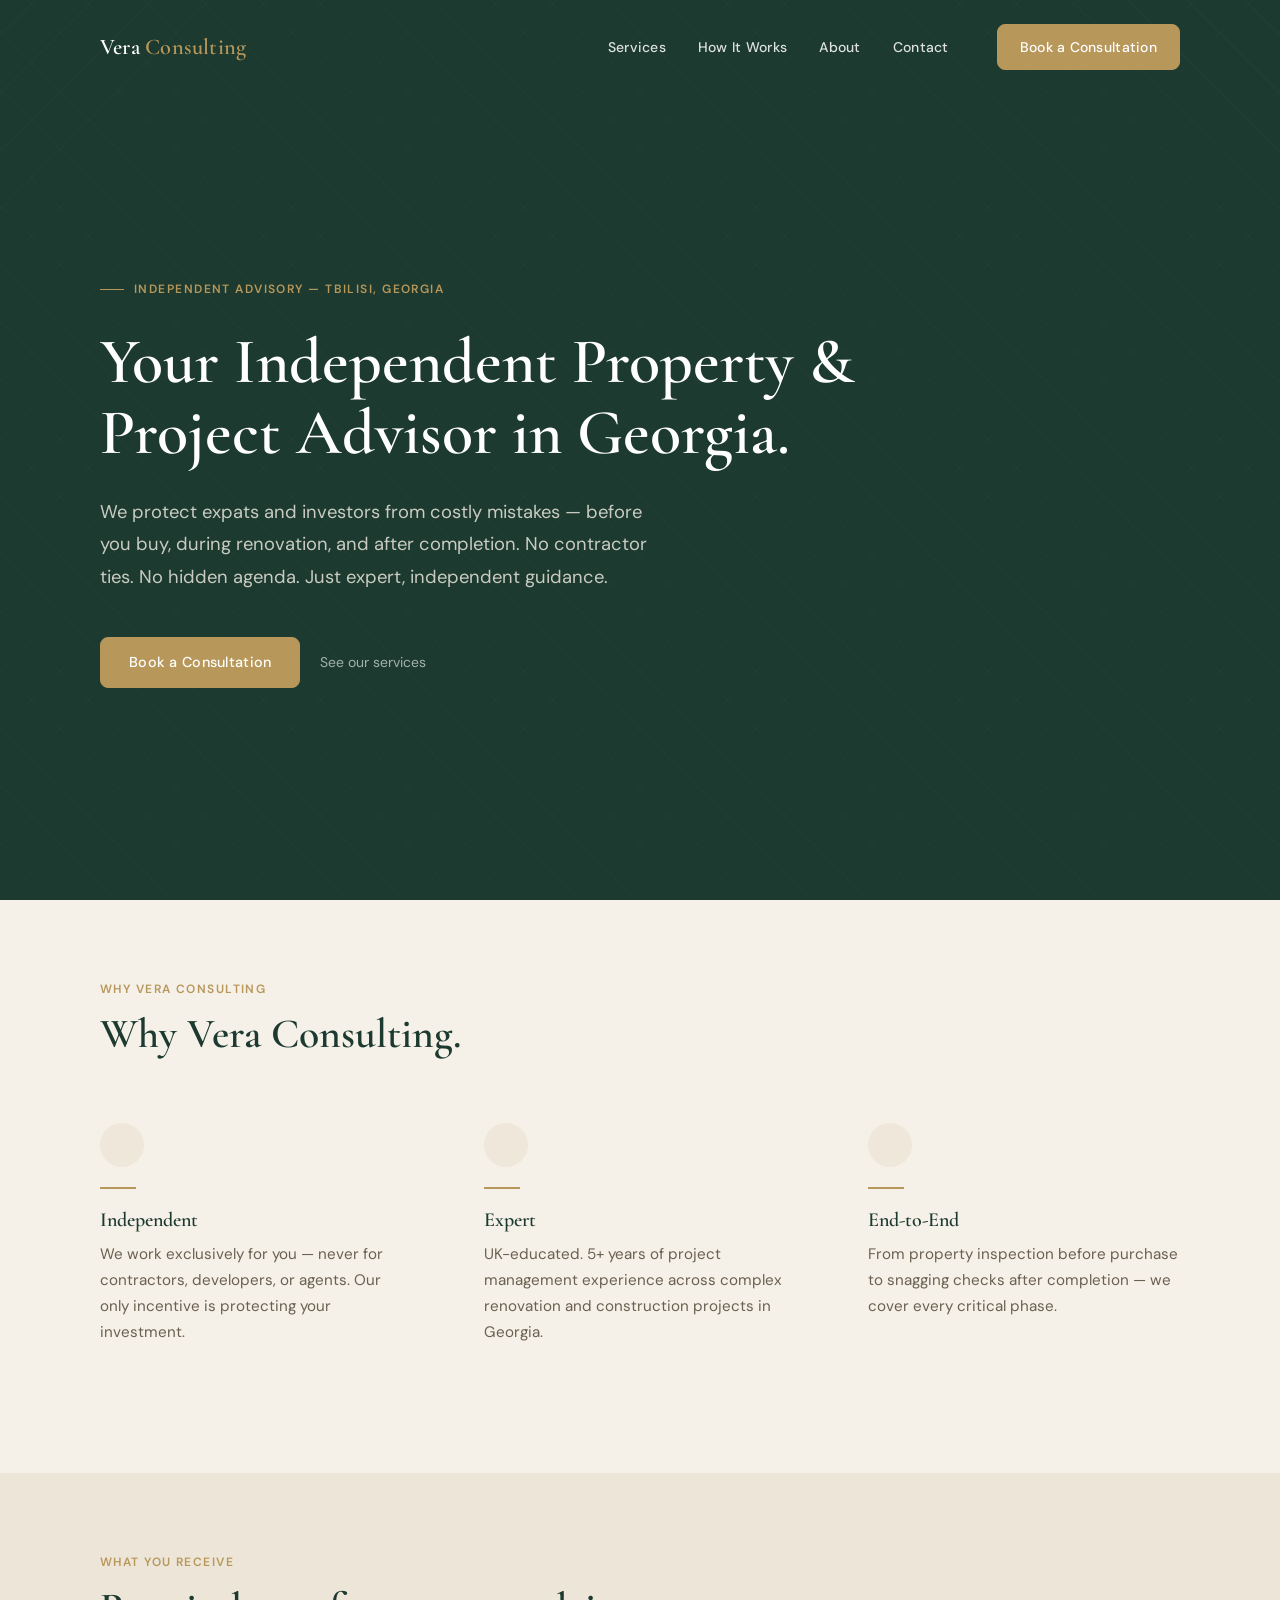
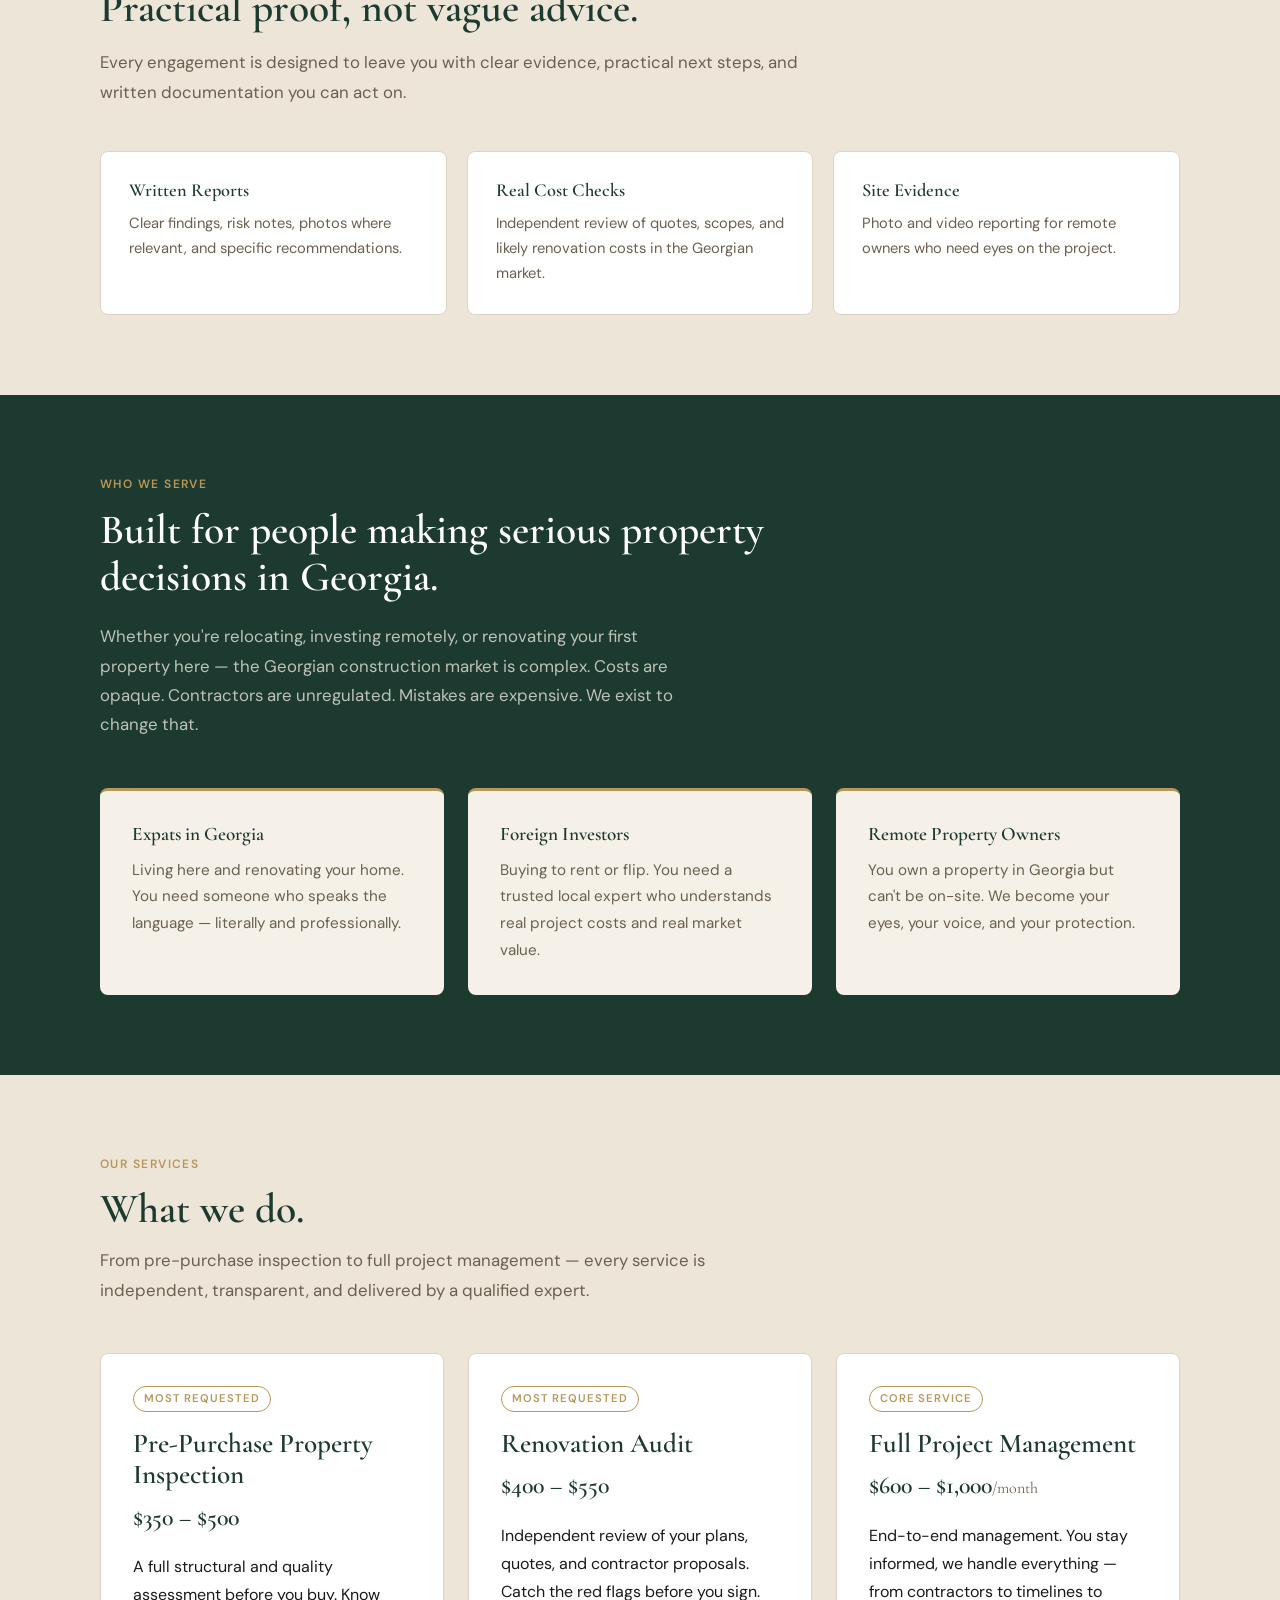
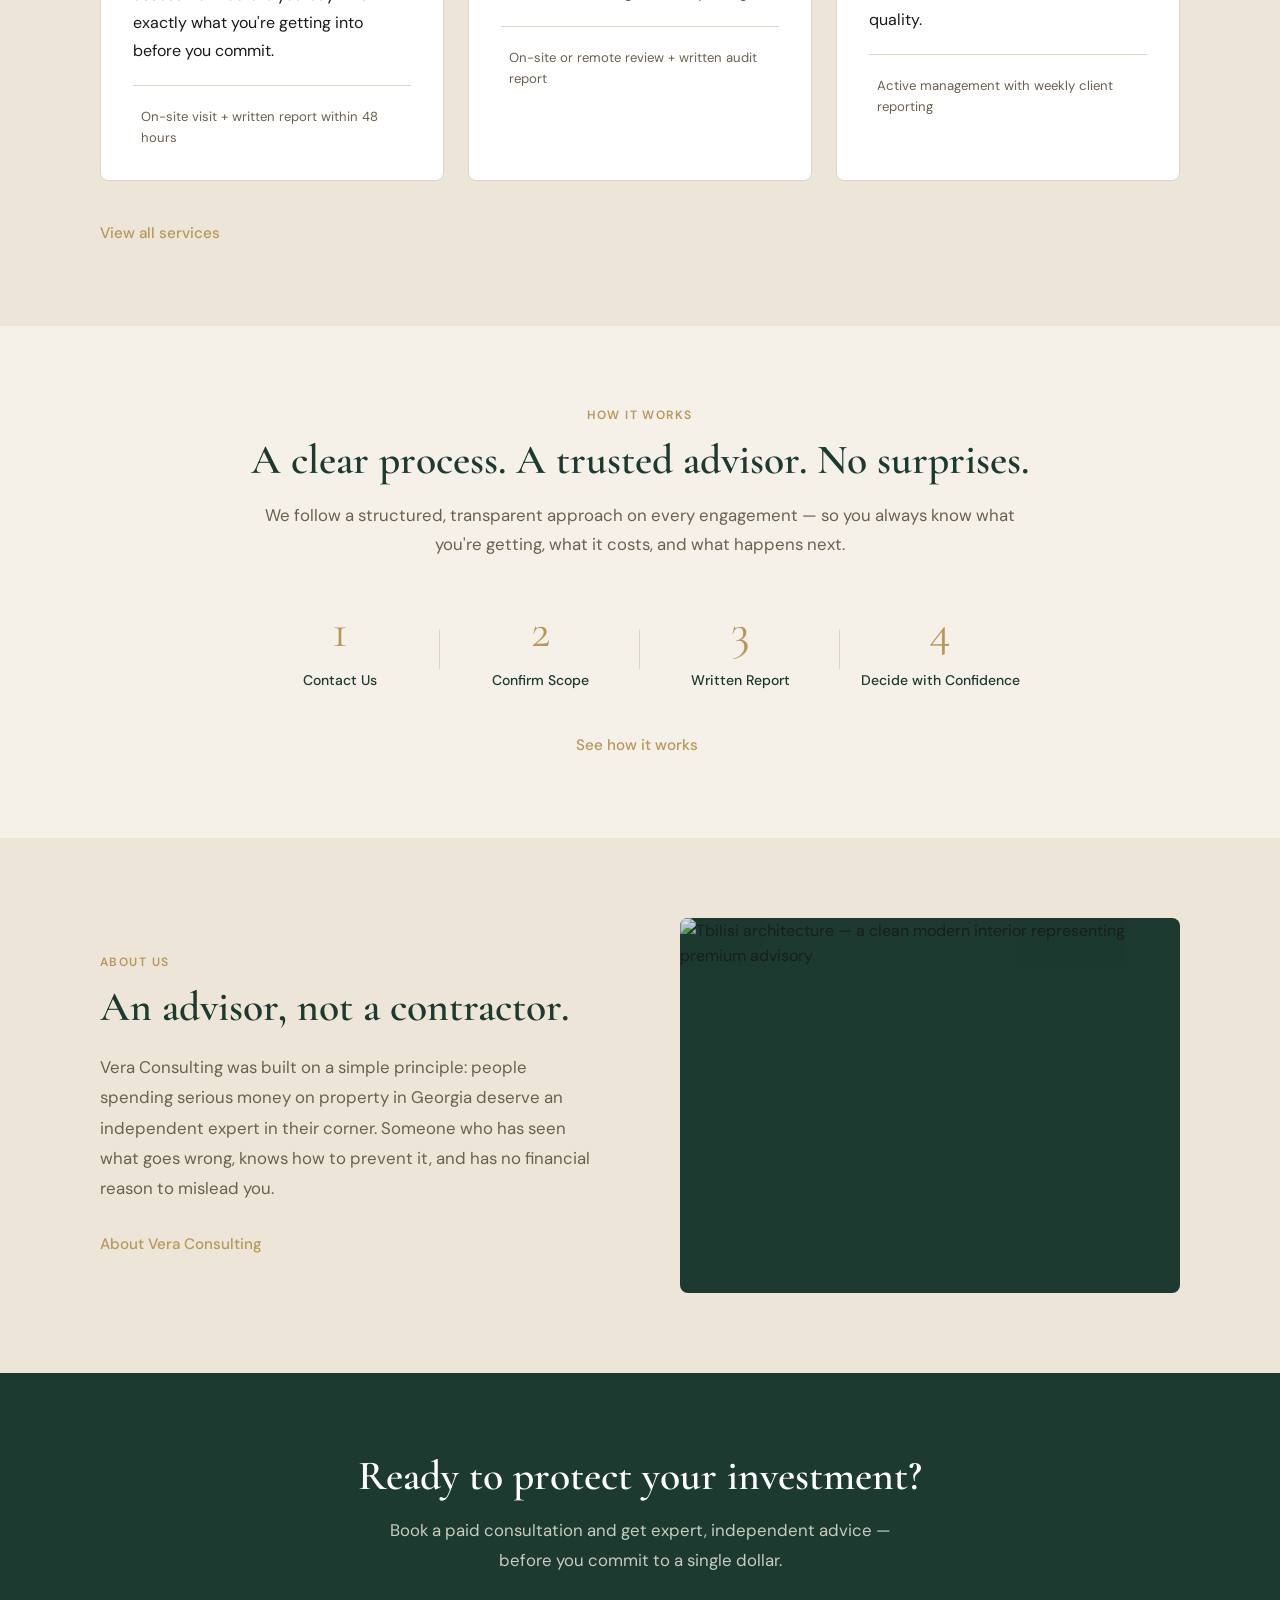
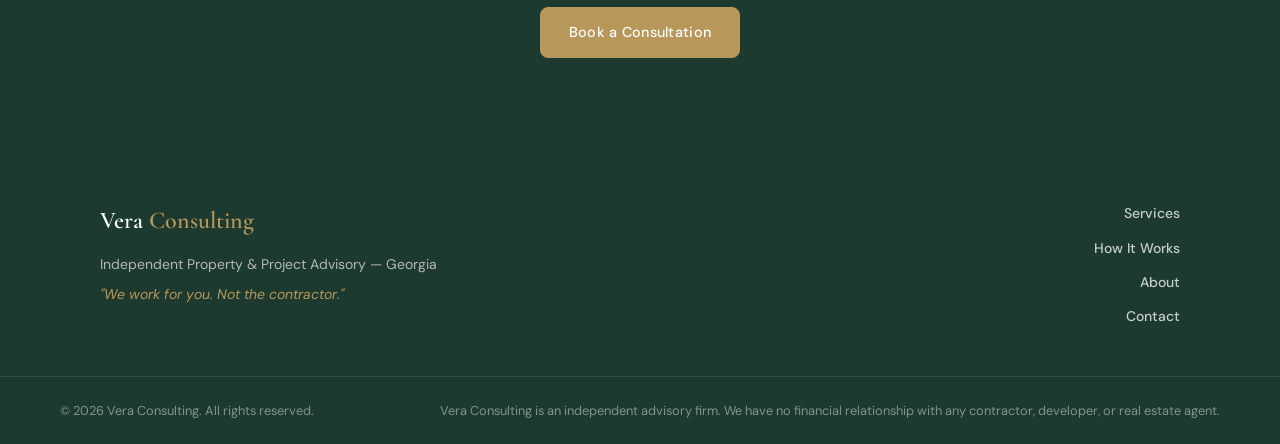
==== commit 0b262b9a: "chagpt changes" ====
--- a/index.html
+++ b/index.html
@@ -5,14 +5,55 @@
   <meta name="viewport" content="width=device-width, initial-scale=1.0" />
   <title>Vera Consulting | Independent Property &amp; Project Advisory in Georgia</title>
   <meta name="description" content="Expert, independent property inspection, renovation audit, and project management for expats and investors in Georgia. No contractor ties. Transparent fees." />
+  <link rel="canonical" href="https://vera-consulting.netlify.app/" />
+  <meta property="og:type" content="website" />
+  <meta property="og:title" content="Vera Consulting | Independent Property &amp; Project Advisory in Georgia" />
+  <meta property="og:description" content="Independent property inspection, renovation audit, and project management for expats and investors in Georgia." />
+  <meta property="og:url" content="https://vera-consulting.netlify.app/" />
+  <meta property="og:site_name" content="Vera Consulting" />
+  <meta property="og:image" content="https://vera-consulting.netlify.app/images/logo.png" />
+  <meta name="twitter:card" content="summary_large_image" />
+  <meta name="twitter:title" content="Vera Consulting | Independent Property Advisory Georgia" />
+  <meta name="twitter:description" content="Independent advice before you buy, renovate, or accept handover in Georgia." />
+  <meta name="twitter:image" content="https://vera-consulting.netlify.app/images/logo.png" />
 
   <!-- Fonts -->
   <link rel="preconnect" href="https://fonts.googleapis.com" />
   <link rel="preconnect" href="https://fonts.gstatic.com" crossorigin />
-  <link href="https://fonts.googleapis.com/css2?family=Cormorant+Garamond:ital,wght@0,400;0,600;0,700;1,400;1,600&family=DM+Sans:wght@300;400;500;600;700&display=swap" rel="stylesheet" />
+  <link href="https://fonts.googleapis.com/css2?family=Cormorant+Garamond:ital,wght@0,400;0,600;0,700;1,400;1,600&amp;family=DM+Sans:wght@300;400;500;600;700&amp;display=swap" rel="stylesheet" />
 
   <!-- Lucide Icons -->
-  <script src="https://unpkg.com/lucide@latest/dist/umd/lucide.min.js" defer></script>
+  <script src="https://unpkg.com/lucide@0.468.0/dist/umd/lucide.min.js" defer></script>
+
+  <script type="application/ld+json">
+  {
+    "@context": "https://schema.org",
+    "@type": "ProfessionalService",
+    "name": "Vera Consulting",
+    "url": "https://vera-consulting.netlify.app/",
+    "logo": "https://vera-consulting.netlify.app/images/logo.png",
+    "telephone": "+995595400404",
+    "areaServed": {
+      "@type": "Country",
+      "name": "Georgia"
+    },
+    "address": {
+      "@type": "PostalAddress",
+      "addressLocality": "Tbilisi",
+      "addressCountry": "GE"
+    },
+    "description": "Independent property inspection, renovation audit, and project management advisory for expats and investors in Georgia.",
+    "sameAs": [
+      "https://wa.me/995595400404"
+    ],
+    "serviceType": [
+      "Pre-purchase property inspection",
+      "Renovation audit",
+      "Project management",
+      "Snagging inspection"
+    ]
+  }
+  </script>
 
   <!-- CSS -->
   <link rel="stylesheet" href="css/reset.css" />
@@ -56,7 +97,7 @@
   </nav>
 
   <!-- Mobile overlay -->
-  <div class="nav-mobile" id="navMobile" aria-hidden="true">
+  <div class="nav-mobile" id="navMobile" aria-hidden="true" inert>
     <nav class="nav-mobile-links" aria-label="Mobile navigation">
       <a href="services.html">Services</a>
       <a href="how-it-works.html">How It Works</a>
@@ -138,6 +179,38 @@
       </div>
     </section>
 
+    <!-- ═══ TRUST PROOF ══════════════════════════════════ -->
+    <section class="proof" aria-labelledby="proof-heading">
+      <div class="container">
+        <div class="proof-head">
+          <span class="section-label">What You Receive</span>
+          <h2 id="proof-heading" class="section-heading">Practical proof, not vague advice.</h2>
+          <p>
+            Every engagement is designed to leave you with clear evidence,
+            practical next steps, and written documentation you can act on.
+          </p>
+        </div>
+
+        <div class="proof-grid">
+          <div class="proof-item fade-up">
+            <i data-lucide="file-check" width="22" height="22" aria-hidden="true"></i>
+            <h3>Written Reports</h3>
+            <p>Clear findings, risk notes, photos where relevant, and specific recommendations.</p>
+          </div>
+          <div class="proof-item fade-up">
+            <i data-lucide="calculator" width="22" height="22" aria-hidden="true"></i>
+            <h3>Real Cost Checks</h3>
+            <p>Independent review of quotes, scopes, and likely renovation costs in the Georgian market.</p>
+          </div>
+          <div class="proof-item fade-up">
+            <i data-lucide="camera" width="22" height="22" aria-hidden="true"></i>
+            <h3>Site Evidence</h3>
+            <p>Photo and video reporting for remote owners who need eyes on the project.</p>
+          </div>
+        </div>
+      </div>
+    </section>
+
     <!-- ═══ WHO WE SERVE ══════════════════════════════════ -->
     <section class="serve" aria-labelledby="serve-heading">
       <div class="container">
@@ -286,7 +359,7 @@
           </div>
           <div class="about-teaser-visual">
             <img
-              src="https://images.unsplash.com/photo-1564501049412-61c2a3083791?w=800&q=80&auto=format&fit=crop"
+              src="https://images.unsplash.com/photo-1564501049412-61c2a3083791?w=800&amp;q=80&amp;auto=format&amp;fit=crop"
               alt="Tbilisi architecture — a clean modern interior representing premium advisory"
               loading="lazy"
             />
@@ -322,7 +395,7 @@
       </nav>
     </div>
     <div class="footer-bottom">
-      <p>© 2025 Vera Consulting. All rights reserved.</p>
+      <p>© 2026 Vera Consulting. All rights reserved.</p>
       <p>Vera Consulting is an independent advisory firm. We have no financial relationship with any contractor, developer, or real estate agent.</p>
     </div>
   </footer>
--- a/css/pages/home.css
+++ b/css/pages/home.css
@@ -160,6 +160,70 @@
   line-height: 1.7;
 }
 
+/* ─── Proof ─────────────────────────────────── */
+
+.proof {
+  background: var(--cream-dark);
+  padding: var(--section-padding-mobile);
+}
+
+@media (min-width: 1024px) {
+  .proof {
+    padding: var(--section-padding-desktop);
+  }
+}
+
+.proof-head {
+  max-width: 700px;
+  margin-bottom: 44px;
+}
+
+.proof-head h2 {
+  margin-bottom: 16px;
+}
+
+.proof-head p {
+  color: var(--text-muted);
+  font-size: 1.05rem;
+  line-height: 1.75;
+}
+
+.proof-grid {
+  display: grid;
+  grid-template-columns: 1fr;
+  gap: 20px;
+}
+
+@media (min-width: 768px) {
+  .proof-grid {
+    grid-template-columns: repeat(3, 1fr);
+  }
+}
+
+.proof-item {
+  background: var(--white);
+  border: 1px solid var(--border);
+  border-radius: var(--radius);
+  padding: 28px;
+}
+
+.proof-item svg {
+  color: var(--gold);
+  margin-bottom: 18px;
+}
+
+.proof-item h3 {
+  color: var(--green);
+  font-size: 1.15rem;
+  margin-bottom: 10px;
+}
+
+.proof-item p {
+  color: var(--text-muted);
+  font-size: 0.92rem;
+  line-height: 1.7;
+}
+
 /* ─── Who We Serve ───────────────────────────── */
 
 .serve {
